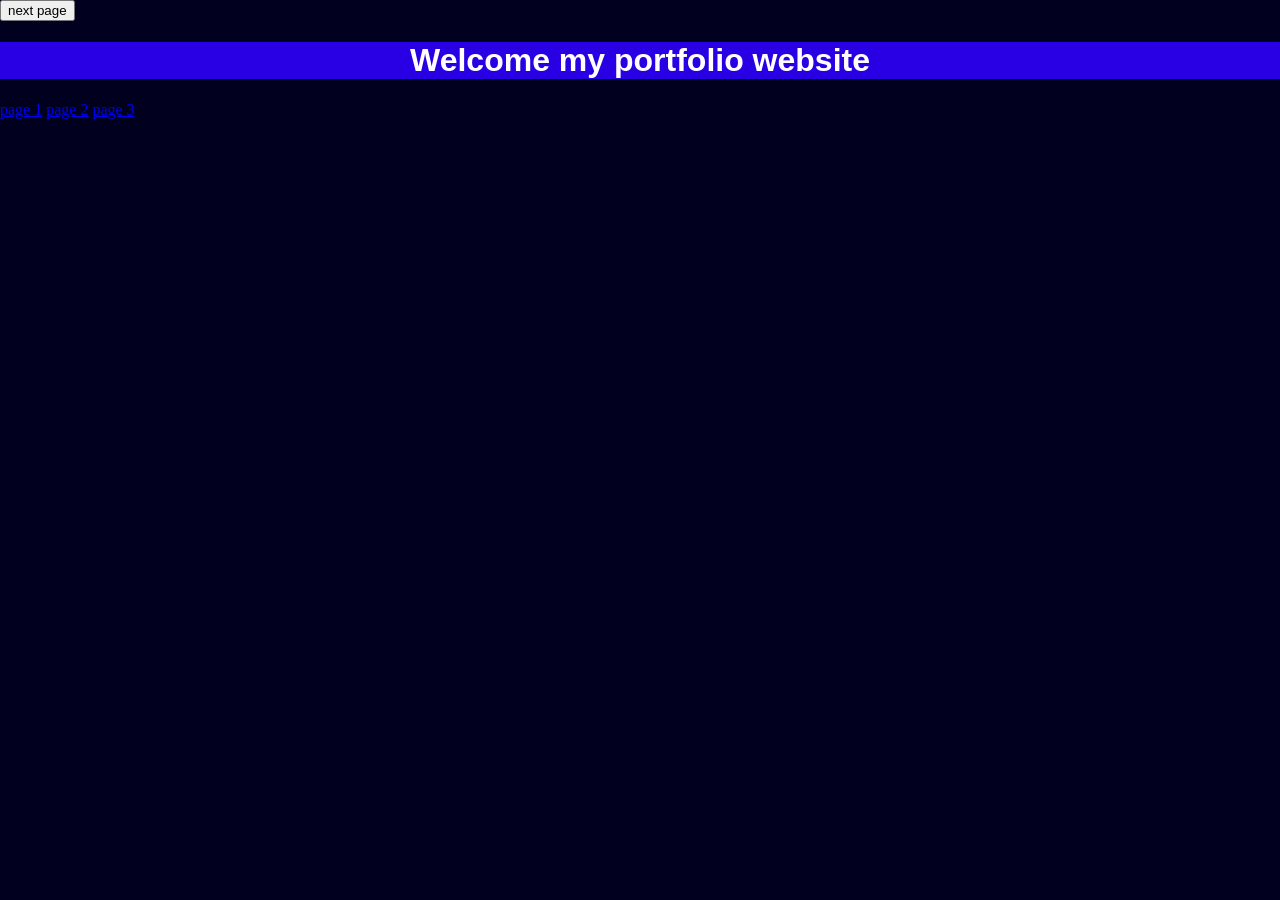
==== index.html @ bf514b5c "first commit" ====
<!DOCTYPE html>
<html lang="en">
<head>
    <meta charset="UTF-8">
    <meta name="viewport" content="width=device-width, initial-scale=1.0">
    <title>Document</title>
    <link rel="stylesheet" href="/css/style.css">
</head>
<body>

    <input type="button" value="next page">

    <button>
        Click Me
    </button>

    <h1>Welcome my portfolio website</h1>

    <a href="/page1.html">page 1</a>
    <a href="/page2.html">page 2</a>
    <a href="/page3.html">page 3</a>

<script src="/app.js"></script>
</body>
</html>
---- css/style.css ----
h1{
    background-color: rgba(46, 1, 247, 0.911);
    color: white;
    text-align: center;
    font-family: 'Gill Sans', 'Gill Sans MT', Calibri, 'Trebuchet MS', sans-serif;
}

body{
    background-color: rgb(1, 1, 31);

}
body {
    margin: 0;
}

.book {
    display: flex;
    width: 100%;
    height: 100%;
    overflow-x: scroll;
    scroll-snap-type: x mandatory;
}

.page {
    min-width: 100vw;
    height: 100vh;
    scroll-snap-align: start;

    display: flex;
    justify-content: center;
    align-items: center;

    font-size: 50px;
}

button{
    display: none;
}
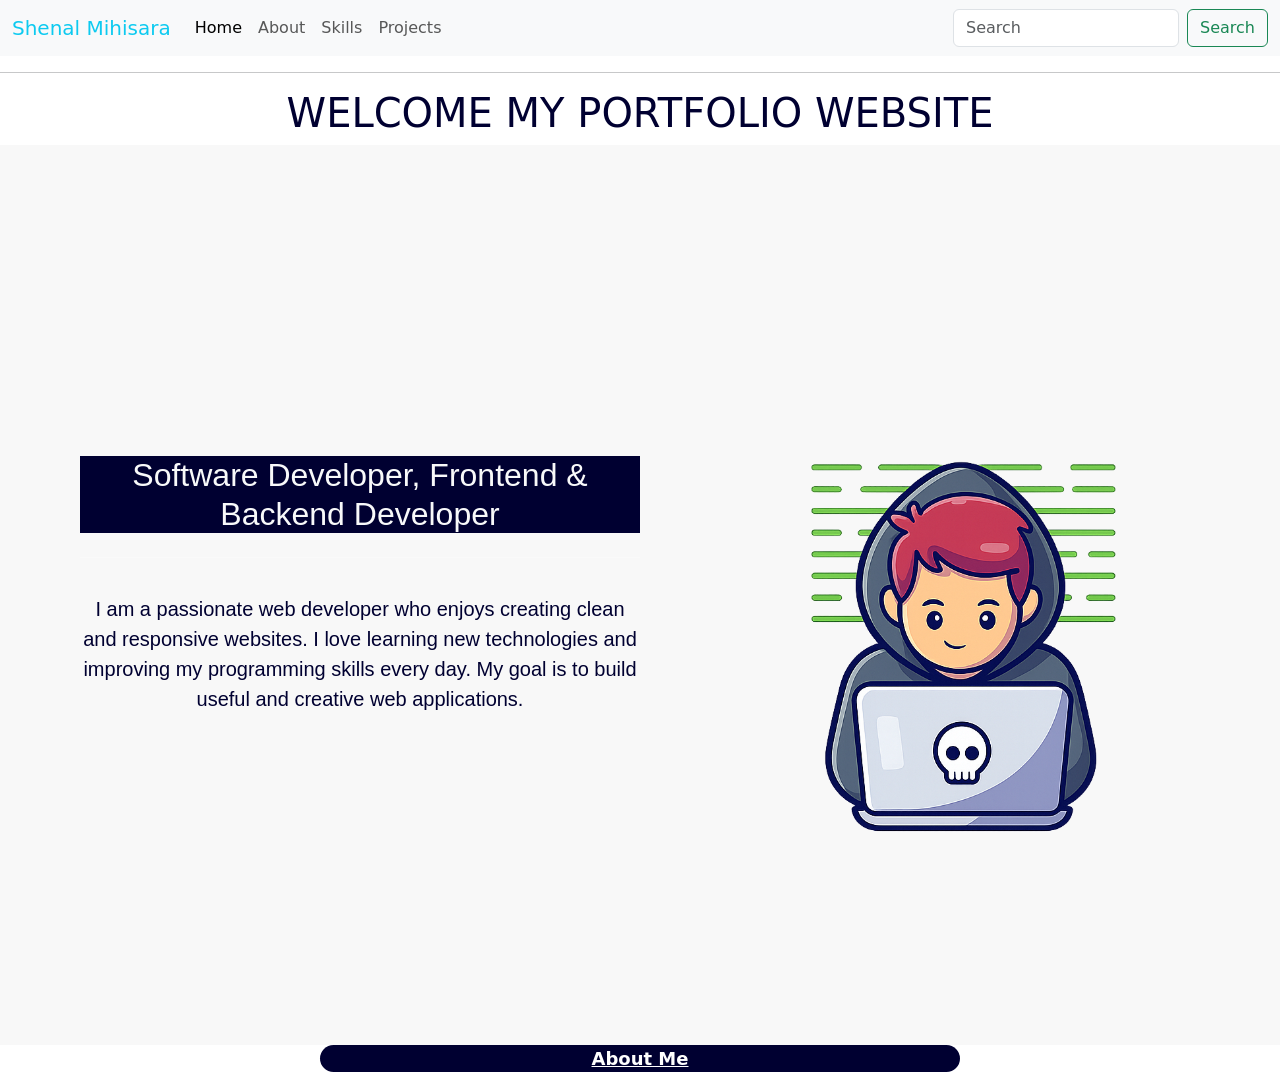
==== commit 8a164c86: "Refactor code structure for improved readability and maintainability" ====
--- a/index.html
+++ b/index.html
@@ -1,25 +1,95 @@
 <!DOCTYPE html>
 <html lang="en">
+
 <head>
     <meta charset="UTF-8">
     <meta name="viewport" content="width=device-width, initial-scale=1.0">
     <title>Document</title>
     <link rel="stylesheet" href="/css/style.css">
+    <link href="https://cdn.jsdelivr.net/npm/bootstrap@5.3.8/dist/css/bootstrap.min.css" rel="stylesheet"
+        integrity="sha384-sRIl4kxILFvY47J16cr9ZwB07vP4J8+LH7qKQnuqkuIAvNWLzeN8tE5YBujZqJLB" crossorigin="anonymous">
 </head>
+
 <body>
 
-    <input type="button" value="next page">
+    <!-- <nav class="navbar" style="background-color: #e3f2fd;" data-bs-theme="light">
+        <div class="logo">My portfolio website</div>
+            <ul>
+                <li><a href="/index.html">Home</a></li>
+                <li><a href="/about.html">About</a></li>
+                <li><a href="/skils.html">Skils</a></li>
+                <li><a href="/Projects.html">Projects</a></li>
+            </ul>
+    </nav> -->
 
-    <button>
-        Click Me
-    </button>
 
-    <h1>Welcome my portfolio website</h1>
 
-    <a href="/page1.html">page 1</a>
-    <a href="/page2.html">page 2</a>
-    <a href="/page3.html">page 3</a>
+    <nav class="navbar navbar-expand-lg bg-body-tertiary">
+        <div class="container-fluid">
+            <a class="navbar-brand text-info" href="#">Shenal Mihisara</a>
+            <button class="navbar-toggler" type="button" data-bs-toggle="collapse"
+                data-bs-target="#navbarSupportedContent" aria-controls="navbarSupportedContent" aria-expanded="false"
+                aria-label="Toggle navigation">
+                <span class="navbar-toggler-icon"></span>
+            </button>
+            <div class="collapse navbar-collapse" id="navbarSupportedContent">
+                <ul class="navbar-nav me-auto mb-2 mb-lg-0">
+                    <li class="nav-item">
+                        <a class="nav-link active" aria-current="page" href="/index.html">Home</a>
+                    </li>
+                    <li class="nav-item">
+                        <a class="nav-link" href="/about.html">About</a>
+                    </li>
+                    <li class="nav-item">
+                        <a class="nav-link" href="/skills.html">Skills</a>
+                    </li>
+                    <li class="nav-item">
+                        <a class="nav-link" href="/projects.html">Projects</a>
+                    </li>
+                </ul>
+                <form class="d-flex" role="search">
+                    <input class="form-control me-2" type="search" placeholder="Search" aria-label="Search" />
+                    <button class="btn btn-outline-success" type="submit">Search</button>
+                </form>
+            </div>
+        </div>
+    </nav>
 
-<script src="/app.js"></script>
+    <hr>
+
+    <h1 class="text-md-center" style="-webkit-text-fill-color: rgb(0, 0, 49);">WELCOME MY PORTFOLIO WEBSITE</h1>
+
+    <div class="sm-home">
+        <div class="left">
+            <h2 class="text-lg-center text-light"
+                style="background-color: rgb(0, 0, 49); font-family:'Lucida Sans', 'Lucida Sans Regular', 'Lucida Grande', 'Lucida Sans Unicode', Geneva, Verdana, sans-serif, Geneva, Tahoma, sans-serif, Tahoma, Geneva, Verdana, sans-serif, 'Lucida Sans Regular', 'Lucida Grande', 'Lucida Sans Unicode', Geneva, Verdana, sans-serif, 'Gill Sans MT', Calibri, 'Trebuchet MS', sans-serif">
+                Software Developer, Frontend & Backend Developer</h2>
+    
+            <hr>
+    
+            <div>
+                <p class="text-md-center"
+                    style="-webkit-text-fill-color: rgb(0, 0, 49); font-family:'Lucida Sans', 'Lucida Sans Regular', 'Lucida Grande', 'Lucida Sans Unicode', Geneva, Verdana, sans-serif, Geneva, Tahoma, sans-serif, Tahoma, Geneva, Verdana, sans-serif, 'Lucida Sans Regular', 'Lucida Grande', 'Lucida Sans Unicode', Geneva, Verdana, sans-serif, 'Gill Sans MT', Calibri, 'Trebuchet MS', sans-serif">
+                    I am a passionate web developer who enjoys creating clean and responsive websites.
+                    I love learning new technologies and improving my programming skills every day.
+                    My goal is to build useful and creative web applications.
+                </p>
+            </div>
+        </div>
+
+        <div class="right">
+            <img class="rounded mx-auto d-block w-75 h-75" src="/images/pic.png" alt="">
+        </div>
+    </div>
+
+    <div class="d-grid gap-2 col-6 mx-auto">
+        <a href="/about.html" class="sm-button" role="button">About Me</a>    
+    </div>
+
+    <script src="/app.js"></script>
+    <script src="https://cdn.jsdelivr.net/npm/bootstrap@5.3.8/dist/js/bootstrap.bundle.min.js"
+        integrity="sha384-FKyoEForCGlyvwx9Hj09JcYn3nv7wiPVlz7YYwJrWVcXK/BmnVDxM+D2scQbITxI"
+        crossorigin="anonymous"></script>
 </body>
+
 </html>
--- a/css/style.css
+++ b/css/style.css
@@ -1,38 +1,87 @@
-h1{
-    background-color: rgba(46, 1, 247, 0.911);
+
+
+.sm-home{
+    width: 100%;
+    height: 100vh;   /* Full screen height */
+    display: flex;
+    background-color: #f8f8f8;
     color: white;
-    text-align: center;
-    font-family: 'Gill Sans', 'Gill Sans MT', Calibri, 'Trebuchet MS', sans-serif;
 }
 
-body{
-    background-color: rgb(1, 1, 31);
-
-}
-body {
-    margin: 0;
+.left{
+    width: 50%;
+    height: 100%;
+    display: flex;
+    flex-direction: column;
+    justify-content: center;
+    padding-left: 80px;
 }
 
-.book {
-    display: flex;
-    width: 100%;
-    height: 100%;
-    overflow-x: scroll;
-    scroll-snap-type: x mandatory;
+.left h1{
+    font-size: 60px;
 }
 
-.page {
-    min-width: 100vw;
-    height: 100vh;
-    scroll-snap-align: start;
+.left p{
+    font-size: 20px;
+    margin: 20px 0;
+}
 
+.right{
+    width: 50%;
+    height: 100%;
     display: flex;
     justify-content: center;
     align-items: center;
-
-    font-size: 50px;
 }
 
-button{
-    display: none;
+.right img{
+    width: 350px;
+    height: 350px;
+    border-radius: 50%;
+    object-fit: cover;
+}
+
+.box {
+    width: 1000px;
+    height: 200px;
+    background-color: rgba(3,23,244,0.15);
+    backdrop-filter: blur;
+    border-radius: 10px;
+    padding: 20px;
+    margin: 50px auto;
+    box-shadow: 5px 5px 15px rgb(61, 57, 57);
+    text-align: center;
+    font-family: Arial, sans-serif;
+}
+
+.font-sm{
+    font-family: "Brush Script MT", cursive;
+    font-size: 30px;
+    color: rgb(0, 0, 49);
+    font-weight: bold;
+}
+
+.font-sm-p{
+    font-family: "Comic Sans MS", cursive, sans-serif;
+    font-size: 16px;
+    color: rgb(0, 0, 49);
+    font-weight: bold;
+}
+
+.sm-button{
+    background-color: rgb(0, 0, 49);
+    color: white;
+    text-align: center;
+    border: none;
+    font-size: 18px;
+    font-weight: bold;
+    border-radius: 25px;
+    cursor: pointer;
+    transition: 0.3s;
+    margin-bottom: 5px;
+}
+
+.sm-button:hover{
+    background-color: #000000;
+    transform: scale(1.05);
 }
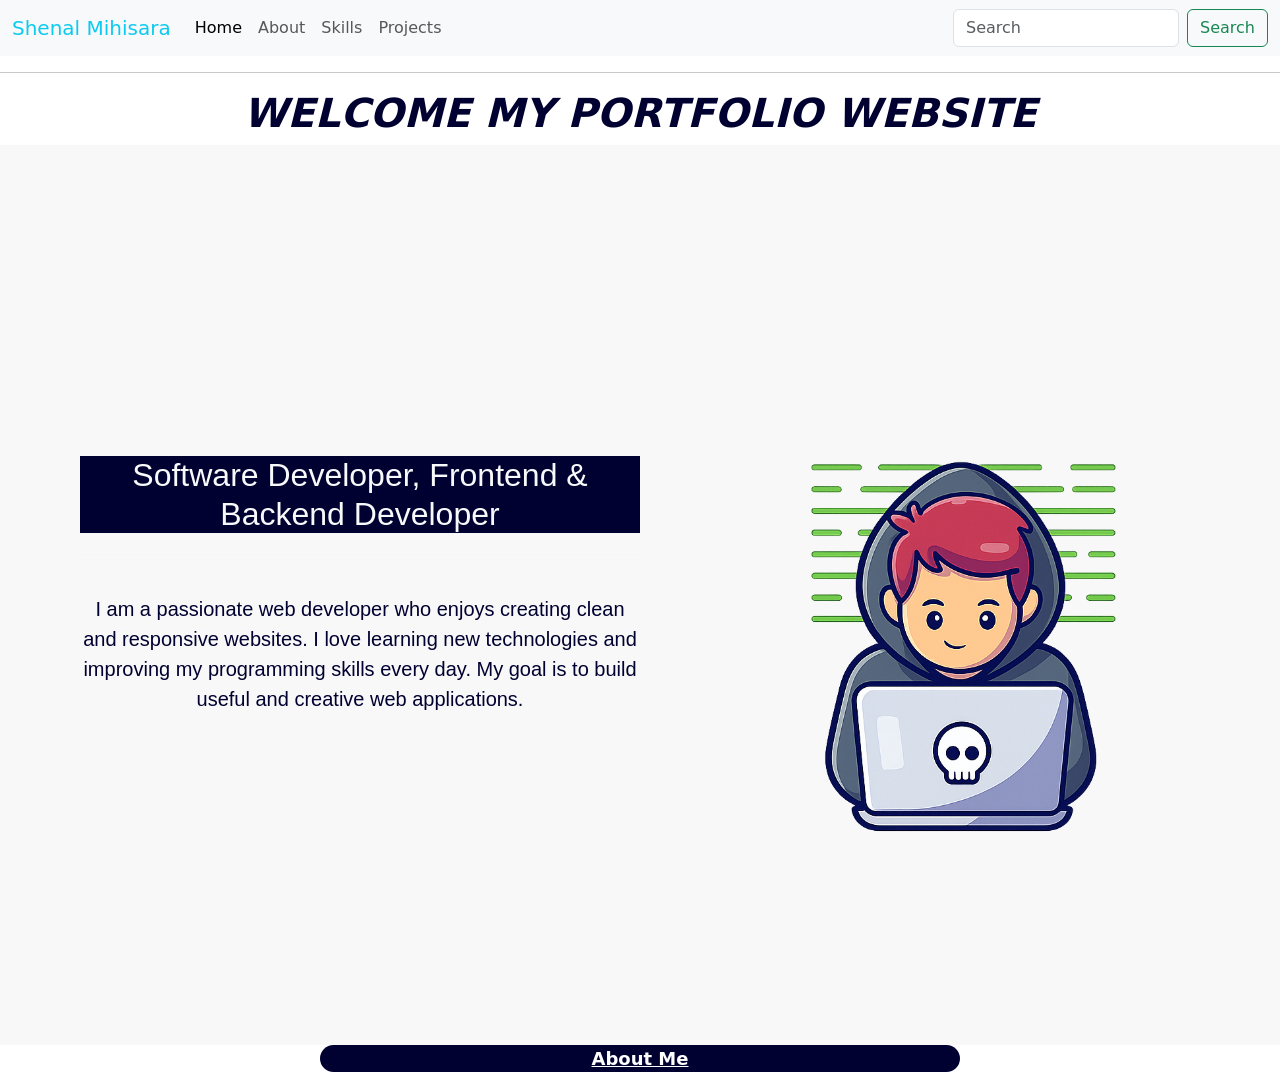
==== commit 7ebe61b6: "Enhance project and skills pages with new card layouts and improved styling" ====
--- a/index.html
+++ b/index.html
@@ -26,7 +26,7 @@
 
     <nav class="navbar navbar-expand-lg bg-body-tertiary">
         <div class="container-fluid">
-            <a class="navbar-brand text-info" href="#">Shenal Mihisara</a>
+            <a class="navbar-brand text-info" href="/index.html">Shenal Mihisara</a>
             <button class="navbar-toggler" type="button" data-bs-toggle="collapse"
                 data-bs-target="#navbarSupportedContent" aria-controls="navbarSupportedContent" aria-expanded="false"
                 aria-label="Toggle navigation">
@@ -57,7 +57,7 @@
 
     <hr>
 
-    <h1 class="text-md-center" style="-webkit-text-fill-color: rgb(0, 0, 49);">WELCOME MY PORTFOLIO WEBSITE</h1>
+    <h1 class="text-md-center fw-bold fst-italic" style="-webkit-text-fill-color: rgb(0, 0, 49);">WELCOME MY PORTFOLIO WEBSITE</h1>
 
     <div class="sm-home">
         <div class="left">
@@ -86,6 +86,8 @@
         <a href="/about.html" class="sm-button" role="button">About Me</a>    
     </div>
 
+    <a href=""></a>
+
     <script src="/app.js"></script>
     <script src="https://cdn.jsdelivr.net/npm/bootstrap@5.3.8/dist/js/bootstrap.bundle.min.js"
         integrity="sha384-FKyoEForCGlyvwx9Hj09JcYn3nv7wiPVlz7YYwJrWVcXK/BmnVDxM+D2scQbITxI"
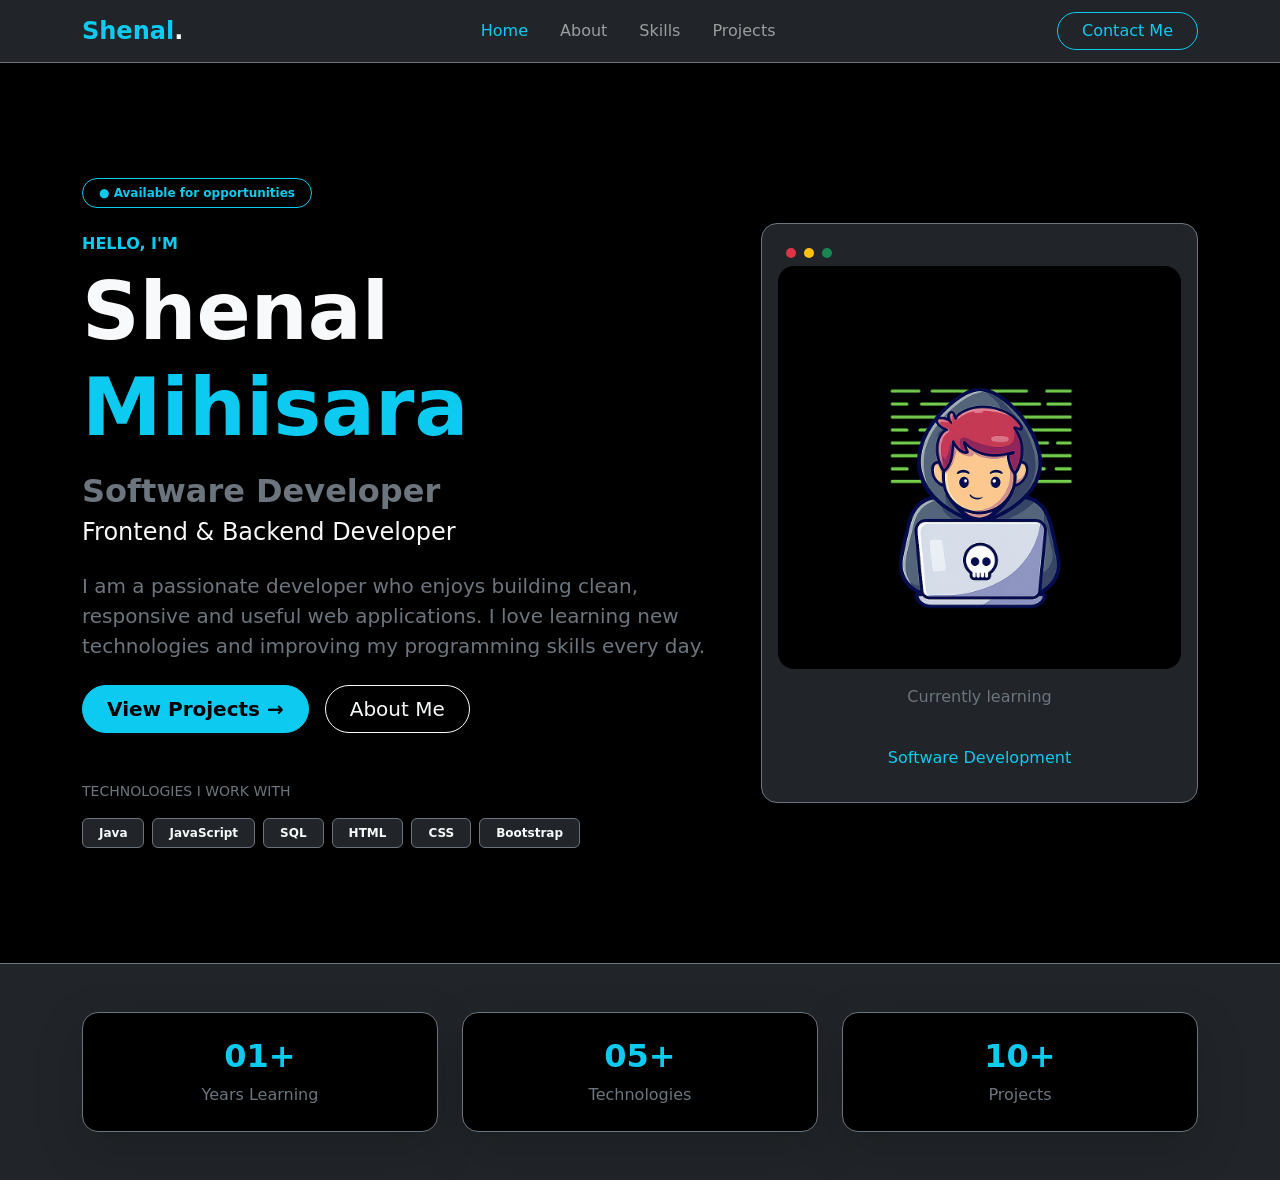
==== commit 79ceed8f: "Refactor portfolio pages: Enhance layout and styling for About, Index, and Skills pages; update navi" ====
--- a/index.html
+++ b/index.html
@@ -4,94 +4,343 @@
 <head>
     <meta charset="UTF-8">
     <meta name="viewport" content="width=device-width, initial-scale=1.0">
-    <title>Document</title>
-    <link rel="stylesheet" href="/css/style.css">
-    <link href="https://cdn.jsdelivr.net/npm/bootstrap@5.3.8/dist/css/bootstrap.min.css" rel="stylesheet"
-        integrity="sha384-sRIl4kxILFvY47J16cr9ZwB07vP4J8+LH7qKQnuqkuIAvNWLzeN8tE5YBujZqJLB" crossorigin="anonymous">
+
+    <title>Shenal Mihisara | Portfolio</title>
+
+    <!-- Bootstrap Only -->
+    <link href="https://cdn.jsdelivr.net/npm/bootstrap@5.3.8/dist/css/bootstrap.min.css"
+        rel="stylesheet"
+        integrity="sha384-sRIl4kxILFvY47J16cr9ZwB07vP4J8+LH7qKQnuqkuIAvNWLzeN8tE5YBujZqJLB"
+        crossorigin="anonymous">
 </head>
 
-<body>
-
-    <!-- <nav class="navbar" style="background-color: #e3f2fd;" data-bs-theme="light">
-        <div class="logo">My portfolio website</div>
-            <ul>
-                <li><a href="/index.html">Home</a></li>
-                <li><a href="/about.html">About</a></li>
-                <li><a href="/skils.html">Skils</a></li>
-                <li><a href="/Projects.html">Projects</a></li>
-            </ul>
-    </nav> -->
-
-
-
-    <nav class="navbar navbar-expand-lg bg-body-tertiary">
-        <div class="container-fluid">
-            <a class="navbar-brand text-info" href="/index.html">Shenal Mihisara</a>
-            <button class="navbar-toggler" type="button" data-bs-toggle="collapse"
-                data-bs-target="#navbarSupportedContent" aria-controls="navbarSupportedContent" aria-expanded="false"
-                aria-label="Toggle navigation">
+<body class="bg-black text-light">
+
+    <!-- ================= NAVBAR ================= -->
+
+    <nav class="navbar navbar-expand-lg navbar-dark bg-dark border-bottom border-secondary sticky-top">
+
+        <div class="container">
+
+            <a class="navbar-brand fw-bold fs-4 text-info" href="/index.html">
+                Shenal<span class="text-light">.</span>
+            </a>
+
+            <button class="navbar-toggler shadow-none"
+                type="button"
+                data-bs-toggle="collapse"
+                data-bs-target="#navbar">
+
                 <span class="navbar-toggler-icon"></span>
+
             </button>
-            <div class="collapse navbar-collapse" id="navbarSupportedContent">
-                <ul class="navbar-nav me-auto mb-2 mb-lg-0">
+
+            <div class="collapse navbar-collapse" id="navbar">
+
+                <ul class="navbar-nav mx-auto gap-lg-3">
+
                     <li class="nav-item">
-                        <a class="nav-link active" aria-current="page" href="/index.html">Home</a>
+                        <a class="nav-link active text-info" href="/index.html">
+                            Home
+                        </a>
                     </li>
+
                     <li class="nav-item">
-                        <a class="nav-link" href="/about.html">About</a>
+                        <a class="nav-link" href="/about.html">
+                            About
+                        </a>
                     </li>
+
                     <li class="nav-item">
-                        <a class="nav-link" href="/skills.html">Skills</a>
+                        <a class="nav-link" href="/skills.html">
+                            Skills
+                        </a>
                     </li>
+
                     <li class="nav-item">
-                        <a class="nav-link" href="/projects.html">Projects</a>
+                        <a class="nav-link" href="/projects.html">
+                            Projects
+                        </a>
                     </li>
+
                 </ul>
-                <form class="d-flex" role="search">
-                    <input class="form-control me-2" type="search" placeholder="Search" aria-label="Search" />
-                    <button class="btn btn-outline-success" type="submit">Search</button>
-                </form>
+
+                <a href="/about.html"
+                    class="btn btn-outline-info rounded-pill px-4">
+                    Contact Me
+                </a>
+
             </div>
+
         </div>
+
     </nav>
 
-    <hr>
-
-    <h1 class="text-md-center fw-bold fst-italic" style="-webkit-text-fill-color: rgb(0, 0, 49);">WELCOME MY PORTFOLIO WEBSITE</h1>
-
-    <div class="sm-home">
-        <div class="left">
-            <h2 class="text-lg-center text-light"
-                style="background-color: rgb(0, 0, 49); font-family:'Lucida Sans', 'Lucida Sans Regular', 'Lucida Grande', 'Lucida Sans Unicode', Geneva, Verdana, sans-serif, Geneva, Tahoma, sans-serif, Tahoma, Geneva, Verdana, sans-serif, 'Lucida Sans Regular', 'Lucida Grande', 'Lucida Sans Unicode', Geneva, Verdana, sans-serif, 'Gill Sans MT', Calibri, 'Trebuchet MS', sans-serif">
-                Software Developer, Frontend & Backend Developer</h2>
-    
-            <hr>
-    
-            <div>
-                <p class="text-md-center"
-                    style="-webkit-text-fill-color: rgb(0, 0, 49); font-family:'Lucida Sans', 'Lucida Sans Regular', 'Lucida Grande', 'Lucida Sans Unicode', Geneva, Verdana, sans-serif, Geneva, Tahoma, sans-serif, Tahoma, Geneva, Verdana, sans-serif, 'Lucida Sans Regular', 'Lucida Grande', 'Lucida Sans Unicode', Geneva, Verdana, sans-serif, 'Gill Sans MT', Calibri, 'Trebuchet MS', sans-serif">
-                    I am a passionate web developer who enjoys creating clean and responsive websites.
-                    I love learning new technologies and improving my programming skills every day.
-                    My goal is to build useful and creative web applications.
-                </p>
+
+    <!-- ================= HERO ================= -->
+
+    <section class="min-vh-100 d-flex align-items-center bg-black">
+
+        <div class="container py-5">
+
+            <div class="row align-items-center g-5">
+
+                <!-- LEFT -->
+
+                <div class="col-lg-7 text-center text-lg-start">
+
+                    <!-- Badge -->
+
+                    <div class="mb-4">
+
+                        <span class="badge rounded-pill text-info border border-info px-3 py-2">
+
+                            ● Available for opportunities
+
+                        </span>
+
+                    </div>
+
+
+                    <p class="text-info fw-bold mb-2">
+                        HELLO, I'M
+                    </p>
+
+
+                    <h1 class="display-1 fw-bold">
+
+                        Shenal
+
+                        <span class="text-info">
+                            Mihisara
+                        </span>
+
+                    </h1>
+
+
+                    <h2 class="fw-semibold text-secondary mt-3">
+
+                        Software Developer
+
+                    </h2>
+
+
+                    <h4 class="text-light fw-normal">
+
+                        Frontend & Backend Developer
+
+                    </h4>
+
+
+                    <p class="lead text-secondary mt-4">
+
+                        I am a passionate developer who enjoys building
+                        clean, responsive and useful web applications.
+                        I love learning new technologies and improving
+                        my programming skills every day.
+
+                    </p>
+
+
+                    <!-- BUTTONS -->
+
+                    <div class="d-flex flex-wrap gap-3 mt-4 justify-content-center justify-content-lg-start">
+
+                        <a href="/projects.html"
+                            class="btn btn-info btn-lg rounded-pill px-4 fw-bold">
+
+                            View Projects →
+
+                        </a>
+
+                        <a href="/about.html"
+                            class="btn btn-outline-light btn-lg rounded-pill px-4">
+
+                            About Me
+
+                        </a>
+
+                    </div>
+
+
+                    <!-- TECHNOLOGIES -->
+
+                    <div class="mt-5">
+
+                        <p class="text-secondary small mb-3">
+                            TECHNOLOGIES I WORK WITH
+                        </p>
+
+                        <div class="d-flex flex-wrap gap-2 justify-content-center justify-content-lg-start">
+
+                            <span class="badge bg-dark border border-secondary text-light px-3 py-2">
+                                Java
+                            </span>
+
+                            <span class="badge bg-dark border border-secondary text-light px-3 py-2">
+                                JavaScript
+                            </span>
+
+                            <span class="badge bg-dark border border-secondary text-light px-3 py-2">
+                                SQL
+                            </span>
+
+                            <span class="badge bg-dark border border-secondary text-light px-3 py-2">
+                                HTML
+                            </span>
+
+                            <span class="badge bg-dark border border-secondary text-light px-3 py-2">
+                                CSS
+                            </span>
+
+                            <span class="badge bg-dark border border-secondary text-light px-3 py-2">
+                                Bootstrap
+                            </span>
+
+                        </div>
+
+                    </div>
+
+                </div>
+
+
+                <!-- RIGHT -->
+
+                <div class="col-lg-5">
+
+                    <div class="card bg-dark border border-secondary shadow-lg rounded-4 p-3">
+
+                        <!-- Window Header -->
+
+                        <div class="d-flex gap-2 px-2 py-2">
+
+                            <span class="rounded-circle bg-danger"
+                                style="width:10px;height:10px;">
+                            </span>
+
+                            <span class="rounded-circle bg-warning"
+                                style="width:10px;height:10px;">
+                            </span>
+
+                            <span class="rounded-circle bg-success"
+                                style="width:10px;height:10px;">
+                            </span>
+
+                        </div>
+
+
+                        <!-- Image -->
+
+                        <div class="card bg-black border-0 rounded-4 overflow-hidden">
+
+                            <img src="/images/pic.png"
+                                class="img-fluid w-100"
+                                alt="Shenal Mihisara">
+
+                        </div>
+
+
+                        <!-- Card Details -->
+
+                        <div class="card-body text-center">
+
+                            <p class="text-secondary mb-1">
+                                Currently learning
+                            </p>
+
+                            <h4 class="fw-bold mb-1">
+                                Computer Science
+                            </h4>
+
+                            <p class="text-info mb-0">
+                                Software Development
+                            </p>
+
+                        </div>
+
+                    </div>
+
+                </div>
+
             </div>
+
         </div>
 
-        <div class="right">
-            <img class="rounded mx-auto d-block w-75 h-75" src="/images/pic.png" alt="">
+    </section>
+
+
+    <!-- ================= STATS ================= -->
+
+    <section class="bg-dark border-top border-secondary py-5">
+
+        <div class="container">
+
+            <div class="row g-4 text-center">
+
+                <div class="col-md-4">
+
+                    <div class="card bg-black border-secondary rounded-4 shadow-lg p-4 h-100">
+
+                        <h2 class="text-info fw-bold">
+                            01+
+                        </h2>
+
+                        <p class="text-secondary mb-0">
+                            Years Learning
+                        </p>
+
+                    </div>
+
+                </div>
+
+
+                <div class="col-md-4">
+
+                    <div class="card bg-black border-secondary rounded-4 shadow-lg p-4 h-100">
+
+                        <h2 class="text-info fw-bold">
+                            05+
+                        </h2>
+
+                        <p class="text-secondary mb-0">
+                            Technologies
+                        </p>
+
+                    </div>
+
+                </div>
+
+
+                <div class="col-md-4">
+
+                    <div class="card bg-black border-secondary rounded-4 shadow-lg p-4 h-100">
+
+                        <h2 class="text-info fw-bold">
+                            10+
+                        </h2>
+
+                        <p class="text-secondary mb-0">
+                            Projects
+                        </p>
+
+                    </div>
+
+                </div>
+
+            </div>
+
         </div>
-    </div>
-
-    <div class="d-grid gap-2 col-6 mx-auto">
-        <a href="/about.html" class="sm-button" role="button">About Me</a>    
-    </div>
-
-    <a href=""></a>
-
-    <script src="/app.js"></script>
+
+    </section>
+
+
+    <!-- Bootstrap JS -->
+
     <script src="https://cdn.jsdelivr.net/npm/bootstrap@5.3.8/dist/js/bootstrap.bundle.min.js"
         integrity="sha384-FKyoEForCGlyvwx9Hj09JcYn3nv7wiPVlz7YYwJrWVcXK/BmnVDxM+D2scQbITxI"
-        crossorigin="anonymous"></script>
+        crossorigin="anonymous">
+    </script>
+
 </body>
 
-</html>+</html>
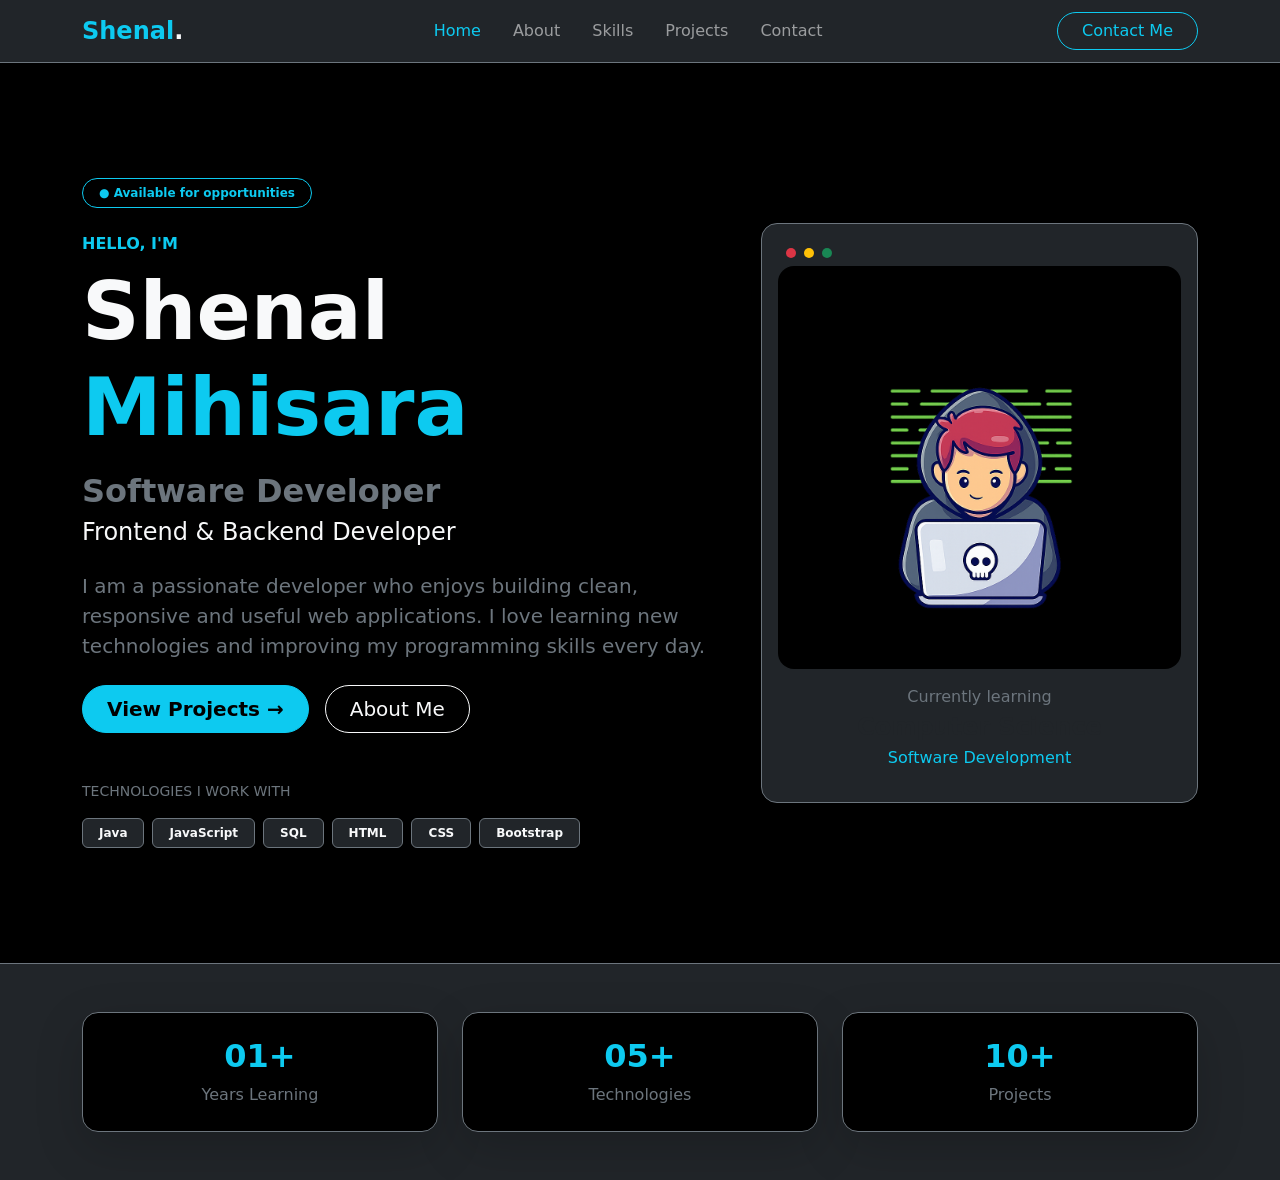
==== commit a7ba1632: "Add contact link to navigation in Projects, About, and Skills pages; update Contact page layout and " ====
--- a/index.html
+++ b/index.html
@@ -8,10 +8,8 @@
     <title>Shenal Mihisara | Portfolio</title>
 
     <!-- Bootstrap Only -->
-    <link href="https://cdn.jsdelivr.net/npm/bootstrap@5.3.8/dist/css/bootstrap.min.css"
-        rel="stylesheet"
-        integrity="sha384-sRIl4kxILFvY47J16cr9ZwB07vP4J8+LH7qKQnuqkuIAvNWLzeN8tE5YBujZqJLB"
-        crossorigin="anonymous">
+    <link href="https://cdn.jsdelivr.net/npm/bootstrap@5.3.8/dist/css/bootstrap.min.css" rel="stylesheet"
+        integrity="sha384-sRIl4kxILFvY47J16cr9ZwB07vP4J8+LH7qKQnuqkuIAvNWLzeN8tE5YBujZqJLB" crossorigin="anonymous">
 </head>
 
 <body class="bg-black text-light">
@@ -26,10 +24,7 @@
                 Shenal<span class="text-light">.</span>
             </a>
 
-            <button class="navbar-toggler shadow-none"
-                type="button"
-                data-bs-toggle="collapse"
-                data-bs-target="#navbar">
+            <button class="navbar-toggler shadow-none" type="button" data-bs-toggle="collapse" data-bs-target="#navbar">
 
                 <span class="navbar-toggler-icon"></span>
 
@@ -63,10 +58,18 @@
                         </a>
                     </li>
 
+                    <li class="nav-item">
+
+                        <a class="nav-link" href="/contact.html">
+
+                            Contact
+
+                        </a>
+                    </li>
+
                 </ul>
 
-                <a href="/about.html"
-                    class="btn btn-outline-info rounded-pill px-4">
+                <a href="/contact.html" class="btn btn-outline-info rounded-pill px-4">
                     Contact Me
                 </a>
 
@@ -146,15 +149,13 @@
 
                     <div class="d-flex flex-wrap gap-3 mt-4 justify-content-center justify-content-lg-start">
 
-                        <a href="/projects.html"
-                            class="btn btn-info btn-lg rounded-pill px-4 fw-bold">
+                        <a href="/projects.html" class="btn btn-info btn-lg rounded-pill px-4 fw-bold">
 
                             View Projects →
 
                         </a>
 
-                        <a href="/about.html"
-                            class="btn btn-outline-light btn-lg rounded-pill px-4">
+                        <a href="/about.html" class="btn btn-outline-light btn-lg rounded-pill px-4">
 
                             About Me
 
@@ -214,16 +215,13 @@
 
                         <div class="d-flex gap-2 px-2 py-2">
 
-                            <span class="rounded-circle bg-danger"
-                                style="width:10px;height:10px;">
-                            </span>
-
-                            <span class="rounded-circle bg-warning"
-                                style="width:10px;height:10px;">
-                            </span>
-
-                            <span class="rounded-circle bg-success"
-                                style="width:10px;height:10px;">
+                            <span class="rounded-circle bg-danger" style="width:10px;height:10px;">
+                            </span>
+
+                            <span class="rounded-circle bg-warning" style="width:10px;height:10px;">
+                            </span>
+
+                            <span class="rounded-circle bg-success" style="width:10px;height:10px;">
                             </span>
 
                         </div>
@@ -233,9 +231,7 @@
 
                         <div class="card bg-black border-0 rounded-4 overflow-hidden">
 
-                            <img src="/images/pic.png"
-                                class="img-fluid w-100"
-                                alt="Shenal Mihisara">
+                            <img src="/images/pic.png" class="img-fluid w-100" alt="Shenal Mihisara">
 
                         </div>
 
@@ -337,10 +333,9 @@
     <!-- Bootstrap JS -->
 
     <script src="https://cdn.jsdelivr.net/npm/bootstrap@5.3.8/dist/js/bootstrap.bundle.min.js"
-        integrity="sha384-FKyoEForCGlyvwx9Hj09JcYn3nv7wiPVlz7YYwJrWVcXK/BmnVDxM+D2scQbITxI"
-        crossorigin="anonymous">
-    </script>
+        integrity="sha384-FKyoEForCGlyvwx9Hj09JcYn3nv7wiPVlz7YYwJrWVcXK/BmnVDxM+D2scQbITxI" crossorigin="anonymous">
+        </script>
 
 </body>
 
-</html>
+</html>
